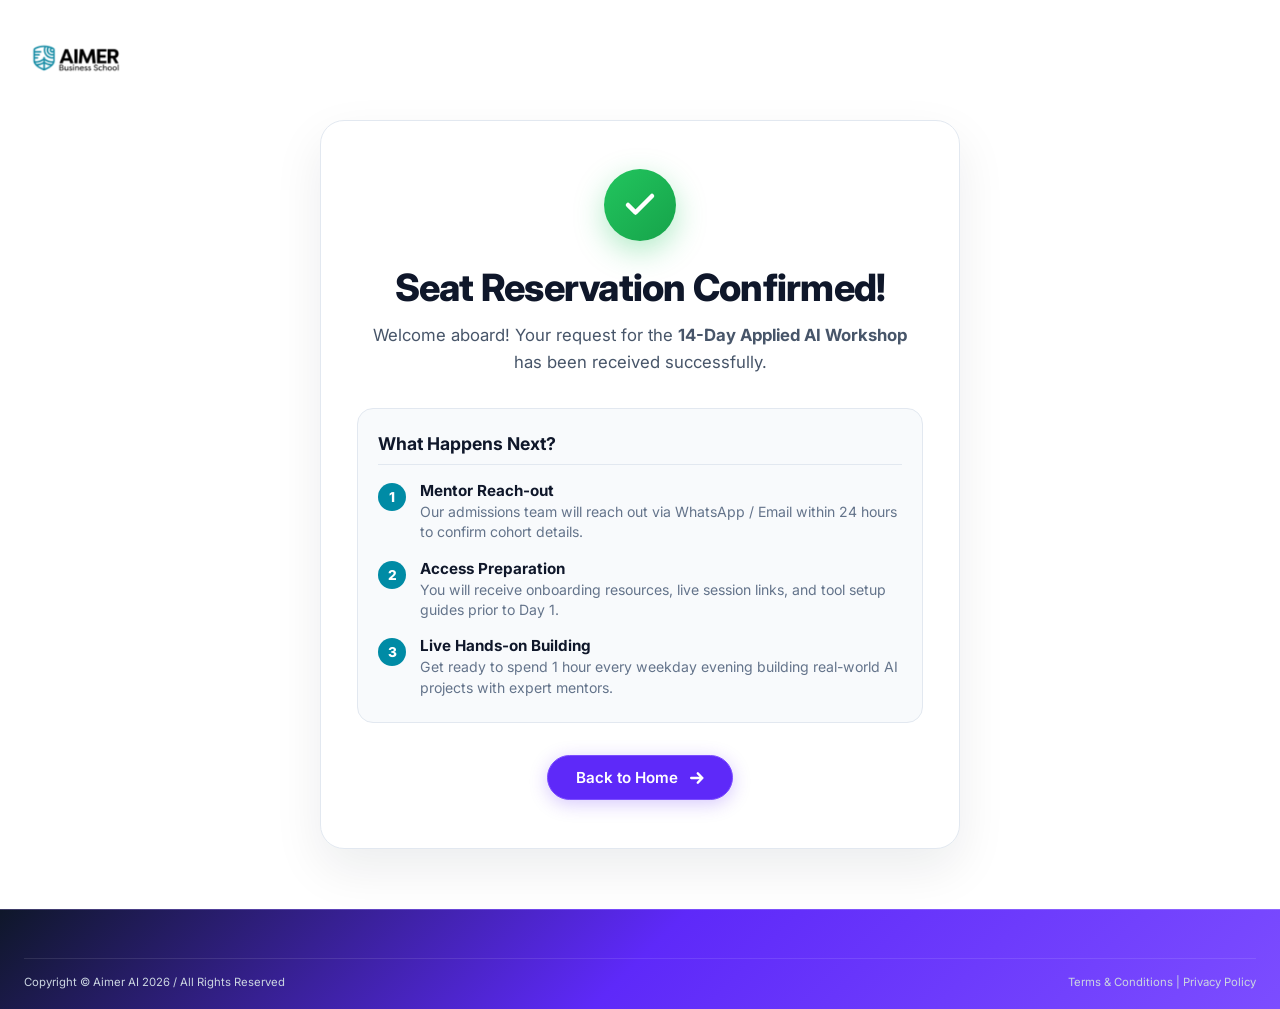
==== thank-you.html @ 871ea460 "Install new Meta Pixel ID 1235729932018577 in index.html and thank-you.html" ====
<!DOCTYPE html>
<html lang="en">
<head>
    <meta charset="utf-8"/>
    <meta name="viewport" content="width=device-width, initial-scale=1.0"/>
    <title>Seat Reserved | Master Applied AI in 14 Days</title>
    <meta name="description" content="Thank you for reserving your seat for the 14-Day Applied AI Workshop by AIMER Business School. Our mentor team will contact you shortly."/>
    
    <!-- Open Graph / Social Sharing -->
    <meta property="og:type" content="website"/>
    <meta property="og:title" content="Seat Reserved | Master Applied AI in 14 Days"/>
    <meta property="og:description" content="Thank you for reserving your seat for the 14-Day Applied AI Workshop by AIMER Business School."/>
    <meta property="og:url" content="https://www.aimerbschool.com/thank-you"/>
    <meta property="og:site_name" content="Aimer AI"/>

    <!-- Meta Pixel Code (Fires PageView & Lead Event on Load) -->
    <script>
    !function(f,b,e,v,n,t,s)
    {if(f.fbq)return;n=f.fbq=function(){n.callMethod?
    n.callMethod.apply(n,arguments):n.queue.push(arguments)};
    if(!f._fbq)f._fbq=n;n.push=n;n.loaded=!0;n.version='2.0';
    n.queue=[];t=b.createElement(e);t.async=!0;
    t.src=v;s=b.getElementsByTagName(e)[0];
    s.parentNode.insertBefore(t,s)}(window, document,'script',
    'https://connect.facebook.net/en_US/fbevents.js');
    fbq('init', '1235729932018577');
    fbq('track', 'PageView');
    fbq('track', 'Lead', {
      content_name: '14-Day Applied AI Workshop',
      status: 'Seat Reserved'
    });
    </script>
    <noscript><img height="1" width="1" style="display:none"
    src="https://www.facebook.com/tr?id=1235729932018577&ev=PageView&noscript=1"
    /></noscript>
    <!-- End Meta Pixel Code -->

    <!-- Microsoft Clarity -->
    <script type="text/javascript">
        (function(c,l,a,r,i,t,y){
            c[a]=c[a]||function(){(c[a].q=c[a].q||[]).push(arguments)};
            t=l.createElement(r);t.async=1;t.src="https://www.clarity.ms/tag/"+i;
            y=l.getElementsByTagName(r)[0];y.parentNode.insertBefore(t,y);
        })(window, document, "clarity", "script", "xx0b3vjkaj");
    </script>

    <!-- Google Fonts & Stylesheet -->
    <link rel="stylesheet" href="styles.css?v=20260807_1000"/>
</head>
<body class="thankyou_body">

    <!-- Header -->
    <header class="site_header">
        <div class="site_header_container">
            <a href="index.html" class="site_logo" aria-label="Aimer Business School">
                <img src="assets/aimer-logo.png" alt="Aimer Business School Logo" class="logo_img"/>
            </a>
        </div>
    </header>

    <!-- Main Thank You Card Content -->
    <main class="thankyou_wrapper">
        <div class="glow-blob blob-1"></div>
        <div class="glow-blob blob-2"></div>

        <div class="thankyou_card animate-fadeinup">
            <div class="success_icon_badge">
                <svg width="36" height="36" viewBox="0 0 24 24" fill="none" stroke="currentColor" stroke-width="3" stroke-linecap="round" stroke-linejoin="round">
                    <polyline points="20 6 9 17 4 12"></polyline>
                </svg>
            </div>

            <h1 class="thankyou_title">Seat Reservation Confirmed!</h1>
            <p class="thankyou_subtitle">
                Welcome aboard! Your request for the <strong>14-Day Applied AI Workshop</strong> has been received successfully.
            </p>

            <div class="next_steps_box">
                <h3>What Happens Next?</h3>
                <ul class="steps_list">
                    <li>
                        <span class="step_num">1</span>
                        <div>
                            <strong>Mentor Reach-out</strong>
                            <p>Our admissions team will reach out via WhatsApp / Email within 24 hours to confirm cohort details.</p>
                        </div>
                    </li>
                    <li>
                        <span class="step_num">2</span>
                        <div>
                            <strong>Access Preparation</strong>
                            <p>You will receive onboarding resources, live session links, and tool setup guides prior to Day 1.</p>
                        </div>
                    </li>
                    <li>
                        <span class="step_num">3</span>
                        <div>
                            <strong>Live Hands-on Building</strong>
                            <p>Get ready to spend 1 hour every weekday evening building real-world AI projects with expert mentors.</p>
                        </div>
                    </li>
                </ul>
            </div>

            <div class="thankyou_actions">
                <a href="index.html" class="styles_button__DwtwR">
                    <div class="styles_button__container__kKhYm border-radius">
                        <span>Back to Home</span>
                        <svg class="styles_arrowRight__82iX_" viewBox="0 0 12 10" fill="none">
                            <path d="M6.7 1l3.9 4m0 0L6.7 9m3.9-4H1" stroke="#ffffff" stroke-width="2" stroke-linecap="round" stroke-linejoin="round"></path>
                        </svg>
                    </div>
                </a>
            </div>
        </div>
    </main>

    <!-- Footer -->
    <footer class="styles_footer__0LLV_" style="background: linear-gradient(135deg, #0f172a 0%, #5e29f9 50%, #7c4dff 100%) !important; color: #ffffff !important;">
        <div class="styles_bottom__NJV1p">
            <small>Copyright © Aimer AI 2026 / All Rights Reserved</small>
            <small><a href="mailto:admissions@aimerbschool.com">Terms &amp; Conditions</a> | <a href="mailto:admissions@aimerbschool.com">Privacy Policy</a></small>
        </div>
    </footer>

</body>
</html>
---- styles.css ----
/* ==========================================================================
   Aimer Landing AI - Modern Dark Theme (Awwwards 60 FPS GPU System)
   ========================================================================== */
@import url('https://fonts.googleapis.com/css2?family=Plus+Jakarta+Sans:wght@300;400;500;600;700;800&family=Inter:wght@400;500;600&display=swap');

:root {
  --color-bg: #ffffff;
  --color-bg-dark: #f8fafc;
  --color-surface: #f1f5f9;
  --color-surface-hover: #e2e8f0;
  --color-surface-active: rgba(94, 41, 249, 0.08);
  --color-violet: #5e29f9;
  --color-violet-glow: rgba(94, 41, 249, 0.25);
  --color-violet-light: #7c4dff;
  --color-cyan: #0284c7;
  --color-orange: #ea580c;
  --color-pink: #e11d48;
  --color-text-main: #0f172a;
  --color-text-sub: #475569;
  --color-text-muted: #64748b;
  --color-border: #e2e8f0;
  --color-border-hover: #5e29f9;
  --font-heading: 'Plus Jakarta Sans', -apple-system, BlinkMacSystemFont, sans-serif;
  --font-body: 'Inter', -apple-system, BlinkMacSystemFont, sans-serif;
  --radius-sm: 8px;
  --radius-md: 16px;
  --radius-lg: 24px;
  --radius-pill: 9999px;
  --transition-fast: 0.25s cubic-bezier(0.16, 1, 0.3, 1);
  --transition-normal: 0.5s cubic-bezier(0.16, 1, 0.3, 1);
  --transition-slow: 0.9s cubic-bezier(0.16, 1, 0.3, 1);
  --ease-out-expo: cubic-bezier(0.16, 1, 0.3, 1);
}

* {
  box-sizing: border-box;
  margin: 0;
  padding: 0;
}

html {
  scroll-behavior: smooth;
  font-size: 16px;
  background-color: #ffffff;
  color: var(--color-text-main);
  font-family: var(--font-body);
  -webkit-font-smoothing: antialiased;
  -moz-osx-font-smoothing: grayscale;
  overflow-x: hidden !important;
  width: 100% !important;
  max-width: 100% !important;
}

body {
  min-height: 100vh;
  position: relative;
  background: #ffffff;
  color: var(--color-text-main);
  opacity: 1;
  overflow-x: hidden !important;
  width: 100% !important;
  max-width: 100% !important;
}

main {
  overflow-x: hidden !important;
  width: 100% !important;
  max-width: 100% !important;
}

a {
  color: inherit;
  text-decoration: none;
  position: relative;
}

button {
  cursor: pointer;
  border: none;
  background: none;
  font-family: inherit;
}

.border-radius {
  border-radius: var(--radius-pill);
}

.container {
  width: 100%;
  max-width: 1320px;
  margin: 0 auto;
  padding: 0 24px;
}

/* ==========================================================================
   Custom Awwwards Smooth Follower Cursor
   ========================================================================== */
.custom-cursor {
  position: fixed;
  top: 0;
  left: 0;
  width: 38px;
  height: 38px;
  border: 1.5px solid #5e29f9;
  border-radius: 50%;
  pointer-events: none;
  z-index: 9999;
  transform: translate(-50%, -50%) scale(1);
  transition: width 0.3s var(--ease-out-expo), height 0.3s var(--ease-out-expo), background-color 0.3s, border-color 0.3s, transform 0.15s ease-out;
  will-change: transform;
}

.custom-cursor-dot {
  position: fixed;
  top: 0;
  left: 0;
  width: 8px;
  height: 8px;
  background-color: #5e29f9;
  border-radius: 50%;
  pointer-events: none;
  z-index: 10000;
  transform: translate(-50%, -50%);
  transition: transform 0.05s ease-out;
  will-change: transform;
}

.custom-cursor.cursor-active {
  width: 64px;
  height: 64px;
  background-color: rgba(94, 41, 249, 0.08);
  border-color: #5e29f9;
}

/* ==========================================================================
   Awwwards Scroll Reveal & Stagger System (100% Visible Default State)
   ========================================================================== */
.animate-fadeinup,
.animate-text,
.animate-blur-up,
.build_card,
.feature_card {
  opacity: 1 !important;
  filter: blur(0px) !important;
  transform: translate3d(0, 0, 0) !important;
  transition: transform var(--transition-fast), background var(--transition-fast), border-color var(--transition-fast), box-shadow var(--transition-fast);
}

.build_card.is-visible,
.feature_card.is-visible,
.build_grid.is-visible .build_card,
.features_grid.is-visible .feature_card {
  opacity: 1 !important;
  transform: translate3d(0, 0, 0) !important;
}

.stagger-1 { transition-delay: 0.05s; }
.stagger-2 { transition-delay: 0.10s; }
.stagger-3 { transition-delay: 0.15s; }
.stagger-4 { transition-delay: 0.20s; }
.stagger-5 { transition-delay: 0.25s; }
.stagger-6 { transition-delay: 0.30s; }
.stagger-7 { transition-delay: 0.35s; }
.stagger-8 { transition-delay: 0.40s; }
.stagger-9 { transition-delay: 0.45s; }

/* Text Hover Underline */
.text-link-hover {
  position: relative;
  display: inline-block;
}

.text-link-hover-underline {
  position: absolute;
  bottom: 0px;
  left: 50%;
  transform: translateX(-50%);
  width: 0%;
  height: 2px;
  background: var(--color-violet-light);
  transition: width var(--transition-fast);
}

.text-link-hover:hover .text-link-hover-underline {
  width: 80%;
}

/* Shimmer Gradient Text Animation */
.text-shimmer {
  background: linear-gradient(135deg, #ffffff 0%, #a78bfa 40%, #7c4dff 70%, #ffffff 100%);
  background-size: 200% auto;
  -webkit-background-clip: text;
  -webkit-text-fill-color: transparent;
  animation: textShimmer 8s linear infinite;
}

@keyframes textShimmer {
  0% { background-position: 0% 50%; }
  50% { background-position: 100% 50%; }
  100% { background-position: 0% 50%; }
}

/* Floating Slow Oscillations */
.animate-float {
  animation: floatSlow 6s ease-in-out infinite alternate;
  will-change: transform;
}

@keyframes floatSlow {
  0% { transform: translate3d(0, 0, 0); }
  100% { transform: translate3d(0, -14px, 0); }
}

/* ==========================================================================
   Header & Navigation
   ========================================================================== */
.styles_header__qc_3q {
  position: fixed;
  top: 0;
  left: 0;
  width: 100%;
  z-index: 1000;
  padding: 16px 48px;
  display: flex;
  align-items: center;
  justify-content: space-between;
  background: rgba(255, 255, 255, 0.9);
  backdrop-filter: blur(16px);
  -webkit-backdrop-filter: blur(16px);
  border-bottom: 1px solid #e2e8f0;
  transition: padding var(--transition-normal), background var(--transition-normal), border-color var(--transition-normal), box-shadow var(--transition-normal);
}

.styles_header__qc_3q.scrolled {
  padding: 12px 48px;
  background: rgba(255, 255, 255, 0.96);
  backdrop-filter: blur(24px);
  -webkit-backdrop-filter: blur(24px);
  border-bottom: 1px solid #e2e8f0;
  box-shadow: 0 4px 20px rgba(0, 0, 0, 0.05);
}

.styles_logoshape__Sq47Z {
  display: inline-flex;
  align-items: center;
  justify-content: center;
  gap: 10px;
  padding: 8px 18px;
  height: 44px;
  background: #f8fafc;
  border: 1px solid #e2e8f0;
  backdrop-filter: blur(12px);
  box-shadow: 0 2px 8px rgba(0, 0, 0, 0.03);
  transition: transform var(--transition-fast), border-color var(--transition-fast), box-shadow var(--transition-fast);
  flex-shrink: 0;
}

.styles_logoshape__Sq47Z:hover {
  transform: scale(1.05);
  border-color: var(--color-violet-light);
  box-shadow: 0 0 20px var(--color-violet-glow);
}

.logo-text {
  font-family: var(--font-heading);
  font-weight: 800;
  font-size: 1.15rem;
  letter-spacing: -0.02em;
  color: #0f172a;
  line-height: 1;
}

.styles_container__tSMES {
  display: flex;
  align-items: center;
}

.styles_nav__ka1_N {
  background: #f8fafc;
  backdrop-filter: blur(20px);
  -webkit-backdrop-filter: blur(20px);
  border: 1px solid #e2e8f0;
  padding: 5px 6px 5px 16px;
  display: flex;
  align-items: center;
  gap: 16px;
  box-shadow: 0 2px 10px rgba(0, 0, 0, 0.04);
  height: 52px;
}

.styles_nav__main__mKPx9 {
  display: flex;
  align-items: center;
  list-style: none;
  gap: 2px;
  margin: 0;
  padding: 0;
}

.nav-item {
  position: relative;
  display: flex;
  align-items: center;
}

.nav-item > a.title {
  display: flex;
  align-items: center;
  justify-content: center;
  padding: 8px 14px;
  font-size: 0.9rem;
  font-weight: 600;
  color: #334155;
  border-radius: var(--radius-pill);
  line-height: 1;
  transition: background var(--transition-fast), color var(--transition-fast);
  white-space: nowrap;
}

.nav-item > a.title:hover {
  background: #e2e8f0;
  color: #5e29f9;
}

.styles_nav__contact__S0xFm {
  display: inline-flex;
  align-items: center;
  justify-content: center;
  gap: 8px;
  background: var(--color-violet);
  color: #ffffff !important;
  padding: 10px 22px;
  height: 42px;
  border-radius: var(--radius-pill);
  font-weight: 700;
  font-size: 0.9rem;
  box-shadow: 0 4px 16px var(--color-violet-glow);
  transition: transform var(--transition-fast), box-shadow var(--transition-fast), background var(--transition-fast);
  white-space: nowrap;
  flex-shrink: 0;
  position: relative;
  overflow: hidden;
}

.styles_nav__contact__S0xFm svg path {
  stroke: #ffffff;
}

.styles_nav__contact__S0xFm:hover {
  transform: translateY(-2px) scale(1.03);
  background: var(--color-violet-light);
  box-shadow: 0 6px 24px var(--color-violet-glow);
}

@media (max-width: 1024px) {
  .styles_header__qc_3q {
    padding: 16px 20px;
  }

  .nav-item > a.title {
    padding: 6px 10px;
    font-size: 0.82rem;
  }
}

@media (max-width: 820px) {
  .styles_header__qc_3q {
    flex-wrap: wrap;
    gap: 12px;
    justify-content: center;
  }
}

/* ==========================================================================
   Hero Section & Glowing Background Blobs
   ========================================================================== */
.styles_hero__XVQM0 {
  position: relative;
  min-height: 100vh;
  padding-top: 200px;
  padding-bottom: 60px;
  display: flex;
  flex-direction: column;
  align-items: center;
  justify-content: center;
  text-align: center;
  overflow: hidden;
}

.glow-blob {
  position: absolute;
  border-radius: 50%;
  filter: blur(90px);
  pointer-events: none;
  z-index: -1;
  opacity: 0.45;
  animation: glowPulse 8s ease-in-out infinite alternate;
  will-change: transform, opacity;
}

.glow-blob.blob-1 {
  top: 10%;
  left: 20%;
  width: 500px;
  height: 500px;
  background: radial-gradient(circle, rgba(94, 41, 249, 0.5), transparent 70%);
}

.glow-blob.blob-2 {
  bottom: 15%;
  right: 15%;
  width: 550px;
  height: 550px;
  background: radial-gradient(circle, rgba(124, 77, 255, 0.4), transparent 70%);
  animation-delay: -4s;
}

@keyframes glowPulse {
  0% { transform: scale(1) translate3d(0, 0, 0); opacity: 0.35; }
  50% { transform: scale(1.15) translate3d(25px, -25px, 0); opacity: 0.55; }
  100% { transform: scale(0.92) translate3d(-20px, 20px, 0); opacity: 0.35; }
}

.hero_badge {
  display: inline-flex;
  align-items: center;
  gap: 8px;
  padding: 8px 22px;
  border-radius: var(--radius-pill);
  background: rgba(94, 41, 249, 0.08);
  border: 1px solid rgba(94, 41, 249, 0.25);
  color: #5e29f9;
  font-weight: 700;
  font-size: 0.9rem;
  margin-bottom: 24px;
  box-shadow: 0 4px 16px rgba(94, 41, 249, 0.12);
  animation: badgeGlow 3s ease-in-out infinite alternate;
}

@keyframes badgeGlow {
  0% { border-color: rgba(94, 41, 249, 0.25); }
  100% { border-color: rgba(94, 41, 249, 0.6); box-shadow: 0 4px 24px rgba(94, 41, 249, 0.2); }
}

.styles_subheading__W7b9Z {
  display: inline-block;
  font-size: clamp(2.4rem, 5.5vw, 4.2rem);
  font-weight: 800;
  line-height: 1.12;
  letter-spacing: -0.02em;
  margin-bottom: 20px;
  max-width: 900px;
  color: #0f172a;
}

.hero_subtitle {
  max-width: 820px;
  font-size: 1.2rem;
  line-height: 1.6;
  color: #475569;
  margin: 0 auto 32px auto;
  font-weight: 500;
}

.hero_cta_group {
  display: flex;
  align-items: center;
  justify-content: center;
  gap: 16px;
  margin-bottom: 40px;
  flex-wrap: wrap;
}

.button_secondary .styles_button__container__kKhYm {
  background: #f1f5f9 !important;
  border: 1px solid #cbd5e1 !important;
  color: #0f172a !important;
  box-shadow: 0 2px 8px rgba(0, 0, 0, 0.04) !important;
}

.button_secondary .styles_button__container__kKhYm span {
  color: #0f172a !important;
}

.button_secondary svg path {
  stroke: #0f172a !important;
}

.button_secondary:hover .styles_button__container__kKhYm {
  background: #e2e8f0 !important;
  border-color: #5e29f9 !important;
  box-shadow: 0 4px 16px rgba(94, 41, 249, 0.15) !important;
}

.button_secondary:hover .styles_button__container__kKhYm span {
  color: #5e29f9 !important;
}

.button_secondary:hover svg path {
  stroke: #5e29f9 !important;
}

.styles_images__w4HUt {
  display: none !important;
}

.styles_images__w4HUt:hover img {
  transform: scale(1.04);
}

.styles_transparent__headline__2VL7S {
  position: relative;
  width: 100%;
  max-width: 1169px;
  margin: 30px auto;
  filter: drop-shadow(0 15px 40px rgba(94, 41, 249, 0.35));
}

.styles_transparent__headline__2VL7S svg {
  width: 100%;
  height: auto;
  display: block;
  transform-origin: center center;
  transition: transform 0.15s cubic-bezier(0.16, 1, 0.3, 1);
}

.js-transparent-letter {
  transition: fill 0.3s ease, filter 0.3s ease;
}

.styles_transparent__headline__2VL7S:hover .js-transparent-letter {
  fill: url(#servicesGradient);
  filter: drop-shadow(0 0 16px rgba(124, 77, 255, 0.6));
}

/* Bouncing & Breathing Scroll Indicator */
.styles_social__btmu2 ul {
  display: flex;
  flex-direction: row;
  align-items: center;
  gap: 14px;
  list-style: none;
}

.styles_social__btmu2 ul a {
  display: inline-flex;
  align-items: center;
  justify-content: center;
  width: 44px;
  height: 44px;
  border-radius: 50%;
  background: rgba(255, 255, 255, 0.08);
  border: 1px solid rgba(255, 255, 255, 0.18);
  color: #ffffff;
  transition: transform 0.35s cubic-bezier(0.16, 1, 0.3, 1), background 0.35s, border-color 0.35s, box-shadow 0.35s;
  will-change: transform;
}

.styles_social__btmu2 ul a svg {
  transition: transform 0.35s cubic-bezier(0.16, 1, 0.3, 1), stroke 0.35s;
}

.styles_social__btmu2 ul a:hover {
  background: linear-gradient(135deg, var(--color-violet), var(--color-violet-light));
  border-color: #a78bfa;
  color: #ffffff;
  transform: translate3d(0, -4px, 0) scale(1.12);
  box-shadow: 0 10px 28px var(--color-violet-glow);
}

.styles_social__btmu2 ul a:hover svg {
  transform: rotate(12deg) scale(1.18);
  stroke: #ffffff;
}

.styles_scroll__X10_m {
  display: flex;
  flex-direction: column;
  align-items: center;
  gap: 8px;
  color: #475569;
  font-size: 0.85rem;
  font-weight: 600;
  margin-top: 20px;
  animation: scrollBounce 2.5s cubic-bezier(0.4, 0, 0.2, 1) infinite;
}

@keyframes scrollBounce {
  0%, 100% { transform: translate3d(0, 0, 0); opacity: 0.7; }
  50% { transform: translate3d(0, 8px, 0); opacity: 1; }
}

.styles_scroll__X10_m svg path {
  stroke: #5e29f9;
}

.styles_text__C1_W7 {
  max-width: 760px;
  margin: 24px auto 0 auto;
  font-size: 1.15rem;
  line-height: 1.65;
  color: #475569;
  font-weight: 500;
}

/* ==========================================================================
   Infinite Animated AI Tools Logo Marquee Ticker
   ========================================================================== */
/* ==========================================================================
   Infinite Animated AI Tools Logo Marquee Ticker
   ========================================================================== */
.styles_marquee__section {
  width: 100%;
  padding: 44px 0;
  position: relative;
  overflow: hidden;
  background: #f8fafc;
  border-top: 1px solid #e2e8f0;
  border-bottom: 1px solid #e2e8f0;
  margin: 40px 0;
}

.styles_marquee__tag {
  text-align: center;
  font-size: 0.85rem;
  text-transform: uppercase;
  letter-spacing: 0.14em;
  color: #5e29f9;
  font-weight: 800;
  margin-bottom: 26px;
}

.styles_marquee__wrapper {
  display: flex;
  width: 100%;
  overflow: hidden;
  position: relative;
  mask-image: linear-gradient(90deg, transparent 0%, #000 12%, #000 88%, transparent 100%);
  -webkit-mask-image: linear-gradient(90deg, transparent 0%, #000 12%, #000 88%, transparent 100%);
}

.styles_marquee__track {
  display: flex;
  align-items: center;
  gap: 24px;
  width: max-content;
  animation: marqueeLoop 24s linear infinite;
  will-change: transform;
}

.styles_marquee__wrapper:hover .styles_marquee__track {
  animation-play-state: paused;
}

@keyframes marqueeLoop {
  0% { transform: translate3d(0, 0, 0); }
  100% { transform: translate3d(-50%, 0, 0); }
}

.styles_tool__badge {
  display: inline-flex;
  align-items: center;
  gap: 14px;
  padding: 12px 24px;
  background: #ffffff;
  border: 1px solid #e2e8f0;
  border-radius: var(--radius-pill);
  font-weight: 700;
  font-size: 1rem;
  color: #0f172a;
  white-space: nowrap;
  box-shadow: 0 2px 10px rgba(0, 0, 0, 0.04);
  transition: all var(--transition-fast);
}

.styles_tool__badge:hover {
  background: #ffffff;
  border-color: var(--color-violet-light);
  transform: translate3d(0, -4px, 0) scale(1.05);
  box-shadow: 0 8px 24px rgba(94, 41, 249, 0.15);
}

.styles_tool__icon {
  height: 32px;
  width: auto;
  display: flex;
  align-items: center;
  justify-content: center;
  flex-shrink: 0;
  transition: transform var(--transition-fast);
}

.styles_tool__badge:hover .styles_tool__icon {
  transform: rotate(8deg) scale(1.1);
}

.styles_tool__icon img {
  height: 100%;
  width: auto;
  max-width: 140px;
  object-fit: contain;
}

/* ==========================================================================
   Original Interactive Services Grid Section (3 Interactive Phase Cards)
   ========================================================================== */
.styles_services__98lxQ {
  padding: 120px 24px;
  max-width: 1320px;
  margin: 0 auto;
}

.styles_grid__Ef_Br {
  display: flex;
  gap: 24px;
  transition: all var(--transition-normal);
}

@media (max-width: 992px) {
  .styles_grid__Ef_Br {
    flex-direction: column;
  }
}

.styles_block__K5nIf {
  position: relative;
  flex: 1;
  background: #ffffff;
  border: 1px solid #e2e8f0;
  border-radius: var(--radius-lg);
  padding: 44px 36px;
  display: flex;
  flex-direction: column;
  justify-content: space-between;
  min-height: 500px;
  transition: flex var(--transition-slow), background var(--transition-normal), border-color var(--transition-normal), transform var(--transition-normal), box-shadow var(--transition-normal);
  overflow: hidden;
  cursor: pointer;
  box-shadow: 0 6px 24px rgba(0, 0, 0, 0.05);
}

.styles_block__K5nIf::before {
  content: '';
  position: absolute;
  top: 0;
  left: 0;
  width: 100%;
  height: 4px;
  background: linear-gradient(90deg, var(--color-violet), var(--color-violet-light), var(--color-pink));
  opacity: 0;
  transition: opacity var(--transition-fast);
}

.styles_block__K5nIf.styles_active__6vkxR,
.styles_block__K5nIf:hover {
  flex: 1.5;
  background: #ffffff;
  border-color: var(--color-violet-light);
  transform: translate3d(0, -8px, 0);
  box-shadow: 0 16px 40px rgba(94, 41, 249, 0.15);
}

.styles_block__K5nIf.styles_active__6vkxR::before,
.styles_block__K5nIf:hover::before {
  opacity: 1;
}

.styles_header__wPP1A {
  display: flex;
  flex-direction: column;
  gap: 24px;
}

.styles_shape__ARh_Y {
  width: 64px;
  height: 64px;
  padding: 12px;
  border-radius: var(--radius-md);
  background: rgba(94, 41, 249, 0.15);
  border: 1px solid rgba(124, 77, 255, 0.3);
  display: flex;
  align-items: center;
  justify-content: center;
  transition: transform var(--transition-normal), background var(--transition-normal);
}

.styles_block__K5nIf:hover .styles_shape__ARh_Y {
  transform: scale(1.1) rotate(6deg);
  background: rgba(94, 41, 249, 0.25);
}

.styles_shape__B3q9p {
  width: 100%;
  height: 100%;
}

.styles_title__Ax_ch {
  font-size: 1.75rem;
  font-weight: 700;
  line-height: 1.25;
  color: #0f172a !important;
}

.styles_button__oaMA0 {
  position: absolute;
  top: 36px;
  right: 36px;
  width: 48px;
  height: 48px;
  border-radius: 50%;
  background: #f1f5f9;
  border: 1px solid #cbd5e1;
  display: flex;
  align-items: center;
  justify-content: center;
  transition: all var(--transition-normal);
}

.styles_button__oaMA0 svg path {
  stroke: #5e29f9;
  transition: stroke var(--transition-fast);
}

.styles_block__K5nIf:hover .styles_button__oaMA0,
.styles_block__K5nIf.styles_active__6vkxR .styles_button__oaMA0 {
  background: var(--color-violet);
  border-color: var(--color-violet-light);
  transform: rotate(45deg);
  box-shadow: 0 0 20px var(--color-violet-glow);
}

.styles_block__K5nIf:hover .styles_button__oaMA0 svg path,
.styles_block__K5nIf.styles_active__6vkxR .styles_button__oaMA0 svg path {
  stroke: #ffffff;
}

.styles_info__zrn_z {
  margin-top: 32px;
  display: flex;
  flex-direction: column;
  gap: 28px;
}

.styles_text__wlL1h {
  font-size: 1.05rem;
  line-height: 1.65;
  color: var(--color-text-sub);
}

/* Dual-Arrow Sliding CTA Button with Ripple Effect */
.styles_button__DwtwR {
  display: inline-flex;
  align-items: center;
  cursor: pointer;
  position: relative;
}

.styles_button__container__kKhYm {
  display: inline-flex;
  align-items: center;
  gap: 12px;
  padding: 12px 28px;
  background: var(--color-violet);
  border: 1px solid var(--color-violet-light);
  border-radius: var(--radius-pill);
  font-weight: 600;
  font-size: 0.95rem;
  color: #ffffff;
  overflow: hidden;
  box-shadow: 0 4px 18px var(--color-violet-glow);
  transition: all var(--transition-normal);
  position: relative;
}

.styles_button__container__kKhYm span {
  color: #ffffff;
  position: relative;
  z-index: 2;
}

.styles_button__DwtwR svg path {
  stroke: #ffffff;
}

.styles_button__DwtwR:hover .styles_button__container__kKhYm {
  background: var(--color-violet-light);
  border-color: #ffffff;
  box-shadow: 0 6px 26px var(--color-violet-glow);
  transform: translate3d(4px, 0, 0);
}

.styles_arrowRight__82iX_ {
  width: 14px;
  height: 12px;
  transition: transform var(--transition-fast);
  position: relative;
  z-index: 2;
}

.styles_button__DwtwR:hover .styles_arrowRight__82iX_ {
  transform: translate3d(6px, 0, 0);
}

/* Ripple Click Disk */
.ripple-disk {
  position: absolute;
  border-radius: 50%;
  background: rgba(255, 255, 255, 0.4);
  transform: scale(0);
  animation: rippleAnim 0.6s linear;
  pointer-events: none;
}

@keyframes rippleAnim {
  to {
    transform: scale(4);
    opacity: 0;
  }
}

/* ==========================================================================
   Original Intro Section with Chart Line Animation & Stars
   ========================================================================== */
.styles_intro__Ayf7b {
  padding: 120px 24px;
  max-width: 1320px;
  margin: 0 auto;
}

.styles_intro__block__fUb95 {
  background: linear-gradient(135deg, #f8fafc 0%, rgba(124, 77, 255, 0.04) 100%);
  border: 1px solid #e2e8f0;
  border-radius: var(--radius-lg);
  padding: 64px 48px;
  position: relative;
  overflow: hidden;
  box-shadow: 0 10px 40px rgba(0, 0, 0, 0.05);
}

.styles_intro__grid__7AS60 {
  display: grid;
  grid-template-columns: 1fr 1fr;
  gap: 48px;
  align-items: center;
}

@media (max-width: 992px) {
  .styles_intro__grid__7AS60 {
    grid-template-columns: 1fr;
  }
}

.styles_intro__subheading__anPG8 {
  font-size: 1.1rem;
  text-transform: uppercase;
  letter-spacing: 0.1em;
  color: #5e29f9;
  margin-bottom: 12px;
  font-weight: 700;
}

.styles_intro__heading__WYf7s {
  font-size: clamp(2rem, 3.5vw, 3.2rem);
  font-weight: 800;
  line-height: 1.15;
  color: #0f172a;
}

.styles_animation__UnTao {
  width: 100%;
  max-width: 480px;
  margin: 0 auto;
  position: relative;
}

.styles_animation__UnTao svg {
  width: 100%;
  height: auto;
  overflow: visible;
}

.chart-line {
  stroke-dasharray: 2200;
  stroke-dashoffset: 2200;
  transition: stroke-dashoffset 2.8s cubic-bezier(0.4, 0, 0.2, 1);
}

.chart-line.is-drawn {
  stroke-dashoffset: 0;
}

.star-small {
  animation: starSpin 6s linear infinite;
  transform-origin: center center;
}

@keyframes starSpin {
  0% { transform: scale(1) rotate(0deg); }
  50% { transform: scale(1.2) rotate(180deg); }
  100% { transform: scale(1) rotate(360deg); }
}

.styles_intro__bottom__2BLFl {
  grid-column: span 2;
  display: flex;
  align-items: center;
  justify-content: space-between;
  gap: 32px;
  margin-top: 32px;
  padding-top: 32px;
  border-top: 1px solid #e2e8f0;
}

@media (max-width: 992px) {
  .styles_intro__bottom__2BLFl {
    grid-column: span 1;
    flex-direction: column;
    align-items: flex-start;
  }
}

.styles_intro__text__oTfkK {
  max-width: 720px;
  font-size: 1.1rem;
  line-height: 1.65;
  color: #475569;
}

/* ==========================================================================
   Why This Program? Section & Card Hover Systems
   ========================================================================== */
.section_padding {
  padding: 120px 24px;
  max-width: 1320px;
  margin: 0 auto;
}

.section_header {
  text-align: center;
  max-width: 800px;
  margin: 0 auto 60px auto;
}

.section_tag {
  display: inline-block;
  font-size: 0.9rem;
  text-transform: uppercase;
  letter-spacing: 0.12em;
  color: #5e29f9;
  font-weight: 700;
  margin-bottom: 12px;
}

.section_title {
  font-size: clamp(2rem, 3.8vw, 3.2rem);
  font-weight: 800;
  line-height: 1.15;
  color: #0f172a;
  margin-bottom: 16px;
}

.section_desc {
  font-size: 1.1rem;
  line-height: 1.65;
  color: #475569;
}

.features_grid {
  display: grid;
  grid-template-columns: repeat(3, 1fr);
  gap: 24px;
  max-width: 1320px;
  margin: 0 auto;
}

@media (max-width: 1024px) {
  .features_grid {
    grid-template-columns: repeat(2, 1fr);
  }
}

.feature_card_7 {
  grid-column: 1 / -1 !important;
  max-width: 520px !important;
  margin: 12px auto 0 auto !important;
  width: 100% !important;
}

.feature_card {
  background: #f8fafc;
  border: 1px solid #e2e8f0;
  border-radius: var(--radius-lg);
  padding: 32px;
  display: flex;
  align-items: flex-start;
  gap: 20px;
  box-shadow: 0 4px 16px rgba(0, 0, 0, 0.03);
  transition: transform var(--transition-fast), background var(--transition-fast), border-color var(--transition-fast), box-shadow var(--transition-fast);
  will-change: transform;
}

.feature_card:hover {
  background: #ffffff;
  border-color: var(--color-violet-light);
  transform: translate3d(0, -6px, 0) scale(1.015);
  box-shadow: 0 12px 35px rgba(94, 41, 249, 0.12);
}

.feature_icon {
  font-size: 2rem;
  flex-shrink: 0;
  width: 52px;
  height: 52px;
  border-radius: var(--radius-md);
  background: rgba(94, 41, 249, 0.08);
  border: 1px solid rgba(94, 41, 249, 0.2);
  display: flex;
  align-items: center;
  justify-content: center;
  transition: transform var(--transition-fast);
}

.feature_card:hover .feature_icon {
  transform: rotate(8deg) scale(1.1);
}

.feature_card h4 {
  font-size: 1.2rem;
  font-weight: 700;
  color: #0f172a;
  margin-bottom: 6px;
}

.feature_card p {
  font-size: 0.95rem;
  color: #475569;
  line-height: 1.5;
}

/* ==========================================================================
   What You'll Build & Achieve Grid (3 Columns x 3 Rows Grid)
   ========================================================================== */
#build,
section#build,
.build_section_bg {
  width: 100% !important;
  max-width: 100% !important;
  background: linear-gradient(135deg, #0f172a 0%, #5e29f9 50%, #7c4dff 100%) !important;
  padding: 100px 24px !important;
  margin: 80px 0 !important;
  position: relative !important;
  overflow: hidden !important;
  box-shadow: inset 0 0 100px rgba(0, 0, 0, 0.2), 0 20px 50px rgba(94, 41, 249, 0.25) !important;
}

#build .section_tag,
section#build .section_tag,
.build_section_bg .section_tag {
  color: #a78bfa !important;
}

#build .section_title,
section#build .section_title,
.build_section_bg .section_title {
  color: #ffffff !important;
}

#build .section_desc,
section#build .section_desc,
.build_section_bg .section_desc {
  color: #cbd5e1 !important;
}

.build_grid {
  max-width: 1320px;
  margin: 0 auto;
  display: grid;
  grid-template-columns: repeat(3, 1fr);
  grid-template-rows: repeat(3, auto);
  gap: 24px;
}

@media (max-width: 1024px) {
  .build_grid {
    grid-template-columns: repeat(2, 1fr);
  }
}

.build_card {
  background: #000000 !important;
  border: 1px solid rgba(255, 255, 255, 0.25) !important;
  border-radius: var(--radius-lg);
  padding: 36px;
  display: flex;
  flex-direction: column;
  gap: 16px;
  box-shadow: 0 10px 30px rgba(0, 0, 0, 0.35) !important;
  transition: transform var(--transition-fast), background var(--transition-fast), border-color var(--transition-fast), box-shadow var(--transition-fast) !important;
  will-change: transform;
  cursor: pointer;
}

.build_card:hover,
.build_card:active,
.build_card:focus,
.build_card.active {
  background: #ffffff !important;
  border-color: #60a5fa !important;
  transform: translate3d(0, -6px, 0) scale(1.015);
  box-shadow: 0 20px 45px rgba(0, 0, 0, 0.25) !important;
}

.build_icon {
  font-size: 2.4rem;
  transition: transform var(--transition-fast);
}

.build_card:hover .build_icon {
  transform: scale(1.15) rotate(6deg);
}

.build_card h4 {
  font-size: 1.3rem;
  font-weight: 700;
  color: #ffffff !important;
  transition: color var(--transition-fast) !important;
}

.build_card p {
  font-size: 0.95rem;
  color: #e2e8f0 !important;
  line-height: 1.55;
  transition: color var(--transition-fast) !important;
}

.build_card:hover h4,
.build_card:active h4,
.build_card:focus h4,
.build_card.active h4 {
  color: #0f172a !important;
}

.build_card:hover p,
.build_card:active p,
.build_card:focus p,
.build_card.active p {
  color: #334155 !important;
}

/* ==========================================================================
   Who Should Join Persona Pills
   ========================================================================== */
.personas_wrap {
  display: flex;
  flex-wrap: wrap;
  gap: 14px;
  justify-content: center;
  max-width: 1000px;
  margin: 0 auto;
}

.persona_pill {
  padding: 14px 28px;
  background: #f8fafc;
  border: 1px solid #e2e8f0;
  border-radius: var(--radius-pill);
  font-size: 1.05rem;
  font-weight: 600;
  color: #0f172a;
  box-shadow: 0 2px 8px rgba(0, 0, 0, 0.03);
  transition: all var(--transition-fast);
}

.persona_pill:hover {
  background: var(--color-violet);
  border-color: var(--color-violet-light);
  color: #ffffff;
  transform: translate3d(0, -4px, 0) scale(1.04);
  box-shadow: 0 6px 20px rgba(94, 41, 249, 0.2);
}

/* ==========================================================================
   Program Details Table
   ========================================================================== */
.details_card {
  background: #f8fafc;
  border: 1px solid #e2e8f0;
  border-radius: var(--radius-lg);
  padding: 48px;
  max-width: 900px;
  margin: 0 auto;
  box-shadow: 0 10px 40px rgba(0, 0, 0, 0.04);
}

.details_grid {
  display: flex;
  flex-direction: column;
  gap: 16px;
}

.details_row {
  display: flex;
  align-items: center;
  justify-content: space-between;
  padding: 16px 24px;
  background: #ffffff;
  border: 1px solid #e2e8f0;
  border-radius: var(--radius-md);
  transition: background var(--transition-fast), transform var(--transition-fast);
}

.details_row:hover {
  background: rgba(94, 41, 249, 0.04);
  transform: translate3d(4px, 0, 0);
}

.details_label {
  font-weight: 700;
  font-size: 1rem;
  color: #0f172a;
}

.details_val {
  font-weight: 600;
  font-size: 1rem;
  color: #5e29f9;
}

/* ==========================================================================
   FAQ Accordion
   ========================================================================== */
.faq_list {
  display: flex;
  flex-direction: column;
  gap: 16px;
  max-width: 900px;
  margin: 0 auto;
}

.faq_item {
  background: #ffffff;
  border: 1px solid #e2e8f0;
  border-radius: var(--radius-md);
  overflow: hidden;
  box-shadow: 0 4px 16px rgba(0, 0, 0, 0.03);
  transition: border-color var(--transition-fast), box-shadow var(--transition-fast);
}

.faq_item:hover, .faq_item.active {
  border-color: var(--color-violet-light);
  box-shadow: 0 8px 30px rgba(94, 41, 249, 0.12);
}

.faq_question {
  width: 100%;
  padding: 22px 28px;
  display: flex;
  align-items: center;
  justify-content: space-between;
  font-size: 1.1rem;
  font-weight: 700;
  color: #0f172a;
  text-align: left;
}

.faq_icon {
  width: 28px;
  height: 28px;
  border-radius: 50%;
  background: rgba(94, 41, 249, 0.08);
  color: #5e29f9;
  display: flex;
  align-items: center;
  justify-content: center;
  font-size: 1.2rem;
  font-weight: 800;
  transition: transform var(--transition-fast), background var(--transition-fast), color var(--transition-fast);
  flex-shrink: 0;
}

.faq_item.active .faq_icon {
  transform: rotate(45deg);
  background: var(--color-violet);
  color: #ffffff;
}

.faq_answer {
  max-height: 0;
  opacity: 0;
  overflow: hidden;
  transition: max-height 0.4s cubic-bezier(0.16, 1, 0.3, 1), opacity 0.3s ease, padding 0.4s cubic-bezier(0.16, 1, 0.3, 1);
  padding: 0 28px;
  color: #334155;
  line-height: 1.65;
  font-size: 1rem;
  font-weight: 500;
}

.faq_item.active .faq_answer {
  max-height: 2000px !important;
  opacity: 1 !important;
  display: block !important;
  visibility: visible !important;
  padding: 12px 28px 24px 28px !important;
}

/* ==========================================================================
   Final CTA Banner & Working Lead Capture Form
   ========================================================================== */
.final_cta_box {
  background: linear-gradient(135deg, #f8fafc 0%, #f1f5f9 50%, #e2e8f0 100%);
  border: 1px solid #cbd5e1;
  border-radius: var(--radius-lg);
  padding: 64px 48px;
  position: relative;
  overflow: hidden;
  box-shadow: 0 10px 40px rgba(0, 0, 0, 0.05);
}

.final_cta_header {
  text-align: center;
  max-width: 720px;
  margin: 0 auto 36px auto;
}

.final_cta_box h2 {
  font-size: clamp(2.2rem, 4vw, 3.5rem);
  font-weight: 800;
  margin-bottom: 14px;
  color: #0f172a;
}

.final_cta_box p {
  font-size: 1.15rem;
  color: #475569;
}

.cta_form_card {
  max-width: 640px;
  margin: 0 auto;
  background: #ffffff;
  border: 1px solid #e2e8f0;
  border-radius: var(--radius-lg);
  padding: 36px;
  box-shadow: 0 10px 35px rgba(0, 0, 0, 0.05);
}

.form_group {
  display: flex;
  flex-direction: column;
  gap: 8px;
  margin-bottom: 20px;
  text-align: left;
}

.form_group label {
  font-size: 0.9rem;
  font-weight: 700;
  color: #0f172a;
  letter-spacing: 0.02em;
}

.form_control {
  width: 100%;
  padding: 14px 18px;
  background: #f8fafc;
  border: 1px solid #cbd5e1;
  border-radius: var(--radius-md);
  color: #0f172a;
  font-size: 0.98rem;
  font-family: inherit;
  outline: none;
  transition: all var(--transition-fast);
}

.form_control:hover {
  border-color: #a78bfa;
  background: #ffffff;
}

.form_control:focus {
  border-color: var(--color-violet);
  box-shadow: 0 0 0 3.5px rgba(94, 41, 249, 0.15), 0 4px 16px rgba(94, 41, 249, 0.1);
  background: #ffffff;
}

.form_control select, option {
  background: #ffffff;
  color: #0f172a;
}

.single_phone_field {
  display: flex;
  align-items: center;
  background: #f8fafc;
  border: 1px solid #cbd5e1;
  border-radius: var(--radius-sm);
  overflow: hidden;
  transition: all var(--transition-fast);
  width: 100%;
  box-sizing: border-box;
}

.single_phone_field:hover {
  border-color: #a78bfa;
  background: #ffffff;
}

.single_phone_field:focus-within {
  border-color: var(--color-violet);
  box-shadow: 0 0 0 3.5px rgba(94, 41, 249, 0.15), 0 4px 16px rgba(94, 41, 249, 0.1);
  background: #ffffff;
}

.single_phone_select {
  appearance: none;
  -webkit-appearance: none;
  -moz-appearance: none;
  background-image: url("data:image/svg+xml,%3Csvg xmlns='http://www.w3.org/2000/svg' width='10' height='6' viewBox='0 0 10 6' fill='none'%3E%3Cpath d='M1 1L5 5L9 1' stroke='%2364748b' stroke-width='1.5' stroke-linecap='round' stroke-linejoin='round'/%3E%3C/svg%3E") !important;
  background-repeat: no-repeat !important;
  background-position: right 10px center !important;
  background-size: 10px 6px !important;
  background-color: transparent !important;
  border: none !important;
  outline: none !important;
  box-shadow: none !important;
  padding: 11px 26px 11px 12px !important;
  font-weight: 600;
  font-size: 0.88rem;
  color: #0f172a;
  cursor: pointer;
  border-right: 1px solid #cbd5e1 !important;
  border-radius: 0 !important;
  height: 100% !important;
  width: auto !important;
  min-width: 95px !important;
  flex-shrink: 0 !important;
}

.single_phone_select:hover {
  background-color: rgba(94, 41, 249, 0.04) !important;
}

.single_phone_input {
  background: transparent !important;
  border: none !important;
  outline: none !important;
  box-shadow: none !important;
  padding: 11px 12px !important;
  font-size: 0.92rem;
  color: #0f172a;
  width: 100% !important;
  flex: 1 !important;
}

.form_grid_row {
  display: grid;
  grid-template-columns: 1fr 1fr;
  gap: 16px;
}

@media (max-width: 600px) {
  .form_grid_row {
    grid-template-columns: 1fr;
  }
}

.submit_btn {
  width: 100%;
  padding: 16px 28px;
  background: linear-gradient(135deg, var(--color-violet), var(--color-violet-light));
  border: none;
  border-radius: var(--radius-pill);
  color: #ffffff !important;
  font-weight: 800;
  font-size: 1.1rem;
  cursor: pointer;
  box-shadow: 0 4px 20px var(--color-violet-glow);
  transition: all var(--transition-fast);
  display: flex;
  align-items: center;
  justify-content: center;
  gap: 10px;
  position: relative;
  overflow: hidden;
}

.submit_btn:hover {
  transform: translate3d(0, -2px, 0);
  box-shadow: 0 6px 28px var(--color-violet-glow);
  background: linear-gradient(135deg, var(--color-violet-light), #312e81);
}

.form_success_msg {
  display: none;
  padding: 20px;
  background: rgba(94, 41, 249, 0.1);
  border: 1px solid var(--color-violet-light);
  border-radius: var(--radius-md);
  color: #5e29f9;
  text-align: center;
  font-weight: 600;
  font-size: 1.05rem;
  margin-top: 16px;
  animation: fadeIn 0.4s ease-out;
}

/* Strict Modal Open Scroll Lock */
html.modal-open,
body.modal-open {
  overflow: hidden !important;
  height: 100vh !important;
  touch-action: none !important;
}

/* ==========================================================================
   40% Scroll Popup Modal CTA Form (Glassmorphism & Spring Animations)
   ========================================================================== */
.styles_modal__backdrop {
  position: fixed;
  top: 0;
  left: 0;
  width: 100vw;
  height: 100vh;
  background: rgba(15, 23, 42, 0.72);
  backdrop-filter: blur(14px);
  -webkit-backdrop-filter: blur(14px);
  z-index: 100000;
  display: flex;
  align-items: center;
  justify-content: center;
  padding: 20px;
  opacity: 0;
  visibility: hidden;
  pointer-events: none;
  transition: opacity 0.4s cubic-bezier(0.16, 1, 0.3, 1), visibility 0.4s cubic-bezier(0.16, 1, 0.3, 1);
}

.styles_modal__backdrop.is-open {
  opacity: 1 !important;
  visibility: visible !important;
  pointer-events: auto !important;
}

.styles_modal__card {
  background: linear-gradient(165deg, #ffffff 0%, #f8fafc 100%);
  border: 1px solid rgba(94, 41, 249, 0.25);
  border-radius: var(--radius-lg);
  padding: 42px 38px 36px 38px;
  width: 100%;
  max-width: 580px;
  position: relative;
  box-shadow: 0 25px 80px rgba(15, 23, 42, 0.35), 0 0 40px rgba(94, 41, 249, 0.18);
  transform: scale(0.92) translate3d(0, 24px, 0);
  filter: blur(4px);
  transition: transform 0.45s cubic-bezier(0.34, 1.56, 0.64, 1), filter 0.4s ease-out;
}

.styles_modal__backdrop.is-open .styles_modal__card {
  transform: scale(1) translate3d(0, 0, 0) !important;
  filter: blur(0px) !important;
}

.modal_close_btn {
  position: absolute;
  top: 20px;
  right: 20px;
  width: 38px;
  height: 38px;
  border-radius: 50%;
  background: rgba(241, 245, 249, 0.8);
  border: 1px solid #cbd5e1;
  color: #0f172a;
  font-size: 1.4rem;
  display: flex;
  align-items: center;
  justify-content: center;
  cursor: pointer;
  transition: all 0.3s cubic-bezier(0.16, 1, 0.3, 1);
  box-shadow: 0 2px 8px rgba(0, 0, 0, 0.05);
}

.modal_close_btn:hover {
  background: var(--color-pink);
  border-color: var(--color-pink);
  color: #ffffff;
  transform: rotate(90deg) scale(1.08);
  box-shadow: 0 4px 14px rgba(225, 29, 72, 0.3);
}

.modal_header {
  text-align: center;
  margin-bottom: 28px;
}

.modal_header h3 {
  font-size: 1.75rem;
  font-weight: 800;
  color: #0f172a;
  margin-bottom: 8px;
}

.modal_header p {
  font-size: 0.95rem;
  color: #475569;
}

/* ==========================================================================
   Fiber Canvas & Background
   ========================================================================== */
.styles_fiber__R8VPk {
  position: fixed;
  top: 0;
  left: 0;
  width: 100vw;
  height: 100vh;
  pointer-events: none;
  z-index: -1;
  opacity: 0.4;
}

/* Footer (Vibrant 3-Color Gradient Grounded Footer) */
#contact,
footer#contact,
.styles_footer__0LLV_ {
  background: linear-gradient(135deg, #0f172a 0%, #5e29f9 50%, #7c4dff 100%) !important;
  border-top: 1px solid rgba(255, 255, 255, 0.15) !important;
  padding: 80px 24px 40px 24px !important;
  color: #ffffff !important;
}

.styles_container__jRrDg {
  max-width: 1320px;
  margin: 0 auto;
  display: grid;
  grid-template-columns: 1fr 1fr auto;
  gap: 48px;
  align-items: flex-start;
}

@media (max-width: 992px) {
  .styles_container__jRrDg {
    grid-template-columns: 1fr;
    gap: 36px;
  }
}

#contact .styles_caption__X8ewY,
footer#contact .styles_caption__X8ewY,
.styles_caption__X8ewY {
  font-size: 0.85rem;
  text-transform: uppercase;
  letter-spacing: 0.12em;
  color: #cbd5e1 !important;
  margin-bottom: 16px;
  font-weight: 600;
}

#contact .styles_contactLink__dNUz1,
footer#contact .styles_contactLink__dNUz1,
.styles_contactLink__dNUz1 {
  display: inline-flex;
  align-items: center;
  gap: 12px;
  font-size: 1.4rem;
  font-weight: 700;
  color: #ffffff !important;
}

#contact .styles_middle__JoinCohort h3,
footer#contact .styles_middle__JoinCohort h3,
.styles_middle__JoinCohort h3 {
  font-size: 2.4rem;
  font-weight: 800;
  color: #ffffff !important;
  line-height: 1.2;
}

.styles_social__btmu2 ul {
  list-style: none;
  display: flex;
  flex-direction: row;
  gap: 12px;
  align-items: center;
}

.styles_social__btmu2 ul a {
  display: flex;
  align-items: center;
  justify-content: center;
  width: 44px;
  height: 44px;
  border-radius: 50%;
  background: rgba(255, 255, 255, 0.12);
  border: 1px solid rgba(255, 255, 255, 0.25);
  color: #ffffff;
  transition: all var(--transition-fast);
}

.styles_social__btmu2 ul a:hover {
  color: #5e29f9;
  background: #ffffff;
  border-color: #ffffff;
  transform: translateY(-2px);
}

.styles_newsletter__phkz5 form {
  display: flex;
  align-items: center;
  background: rgba(255, 255, 255, 0.15);
  border: 1px solid rgba(255, 255, 255, 0.3);
  border-radius: var(--radius-pill);
  padding: 4px 4px 4px 18px;
}

.styles_input__q3JC8 {
  background: transparent;
  border: none;
  outline: none;
  color: #ffffff;
  font-size: 0.95rem;
  width: 100%;
}

.styles_submit__xrXKy {
  width: 42px;
  height: 42px;
  border-radius: 50%;
  background: #ffffff;
  color: #5e29f9;
  display: flex;
  align-items: center;
  justify-content: center;
  flex-shrink: 0;
}

.styles_bottom__NJV1p {
  max-width: 1320px;
  margin: 48px auto 0 auto;
  padding-top: 24px;
  border-top: 1px solid rgba(255, 255, 255, 0.15);
  display: flex;
  align-items: center;
  justify-content: space-between;
  font-size: 0.85rem;
  color: #cbd5e1;
}

/* ==========================================================================
   Reduced Motion Accessibility Preference
   ========================================================================== */
@media (prefers-reduced-motion: reduce) {
  *,
  ::before,
  ::after {
    animation-duration: 0.01ms !important;
    animation-iteration-count: 1 !important;
    transition-duration: 0.01ms !important;
    scroll-behavior: auto !important;
  }
}

/* ==========================================================================
   Comprehensive Mobile & Tablet Responsiveness System
   ========================================================================== */

/* Touch Device Cursor Hide */
@media (hover: none) and (pointer: coarse) {
  .custom-cursor,
  .custom-cursor-dot {
    display: none !important;
  }
}

/* Tablet & Mobile Breakpoints (max-width: 1024px) */
@media (max-width: 1024px) {
  .styles_header__qc_3q {
    padding: 14px 24px;
  }
  
  .container,
  .styles_services__98lxQ,
  .styles_intro__Ayf7b,
  .section_padding {
    padding-left: 20px;
    padding-right: 20px;
  }

  .styles_subheading__W7b9Z {
    font-size: clamp(2rem, 5vw, 3.4rem);
  }
}

/* Mobile Breakpoints (max-width: 768px) */
@media (max-width: 768px) {
  /* Header Navigation Bar & Aimer AI Logo Hidden on Mobile */
  .styles_header__qc_3q {
    display: none !important;
  }

  .styles_nav__ka1_N {
    width: 100%;
    height: 42px;
    padding: 4px 6px 4px 10px;
    overflow-x: auto;
    scrollbar-width: none;
    -ms-overflow-style: none;
    background: #f8fafc !important;
    border: 1px solid #e2e8f0 !important;
  }

  .styles_nav__ka1_N::-webkit-scrollbar {
    display: none;
  }

  .styles_nav__main__mKPx9 {
    gap: 2px;
  }

  .nav-item > a.title {
    padding: 5px 8px;
    font-size: 0.76rem;
    color: #334155 !important;
  }

  .nav-faq-item {
    display: none !important;
  }

  .styles_nav__contact__S0xFm {
    padding: 6px 14px;
    height: 34px;
    font-size: 0.78rem;
  }

  /* Hero Section Compact Typography */
  .styles_hero__XVQM0 {
    padding-top: 155px;
    padding-bottom: 30px;
  }

  .hero_badge {
    padding: 5px 14px;
    font-size: 0.76rem;
    margin-bottom: 12px;
  }

  .styles_subheading__W7b9Z {
    font-size: clamp(1.45rem, 5.5vw, 2.0rem);
    margin-bottom: 12px;
    line-height: 1.18;
    color: #0f172a !important;
    -webkit-text-fill-color: #0f172a !important;
    background: none !important;
  }

  .hero_subtitle {
    font-size: 0.88rem;
    line-height: 1.5;
    margin-bottom: 20px;
    color: #475569 !important;
    opacity: 1 !important;
  }

  .hero_cta_group {
    flex-direction: column;
    align-items: center;
    width: 100%;
    gap: 10px;
  }

  .hero_cta_group .styles_button__DwtwR {
    width: 100% !important;
    max-width: 260px !important;
    margin: 0 auto;
  }

  .hero_cta_group .styles_button__container__kKhYm {
    width: 100% !important;
    justify-content: center;
    padding: 10px 20px !important;
    font-size: 0.84rem !important;
    height: 42px !important;
  }

  .styles_images__w4HUt {
    max-width: 100%;
    margin-bottom: 20px;
    border-radius: var(--radius-md);
  }

  .styles_transparent__headline__2VL7S {
    margin: 12px auto;
  }

  .styles_text__C1_W7 {
    font-size: 0.75rem !important;
    line-height: 1.4 !important;
    margin: 12px auto 0 auto !important;
    padding: 0 12px !important;
  }

  /* 3 Phase Cards - 3 Rows / 1 Column Compact Vertical Stack */
  .styles_grid__Ef_Br {
    display: flex !important;
    flex-direction: column !important;
    flex-wrap: wrap !important;
    overflow-x: visible !important;
    gap: 14px !important;
    padding-bottom: 0 !important;
  }

  .styles_block__K5nIf {
    flex: 1 1 100% !important;
    width: 100% !important;
    min-width: 100% !important;
    min-height: auto !important;
    padding: 18px 16px !important;
    border-radius: var(--radius-md) !important;
  }

  .styles_header__wPP1A {
    gap: 10px !important;
  }

  .styles_shape__ARh_Y {
    width: 42px !important;
    height: 42px !important;
    padding: 8px !important;
  }

  .styles_title__Ax_ch {
    font-size: 1.05rem !important;
    line-height: 1.25 !important;
  }

  .styles_button__oaMA0 {
    top: 16px !important;
    right: 14px !important;
    width: 32px !important;
    height: 32px !important;
  }

  .styles_info__zrn_z {
    margin-top: 14px !important;
    gap: 12px !important;
  }

  .styles_text__wlL1h {
    font-size: 0.82rem !important;
    line-height: 1.42 !important;
  }

  /* Section Spacing & Text Sizes */
  .section_padding,
  .styles_services__98lxQ,
  .styles_intro__Ayf7b {
    padding: 50px 16px;
  }

  .section_header {
    margin-bottom: 28px;
  }

  .section_tag,
  .styles_marquee__tag {
    font-size: 0.75rem;
  }

  .section_title {
    font-size: clamp(1.35rem, 5vw, 1.75rem);
    margin-bottom: 10px;
  }

  .section_desc {
    font-size: 0.86rem;
    line-height: 1.48;
  }

  /* Intro Block & Chart */
  .styles_intro__block__fUb95 {
    padding: 24px 16px;
    border-radius: var(--radius-md);
  }

  .styles_intro__subheading__anPG8 {
    font-size: 0.85rem;
  }

  .styles_intro__heading__WYf7s {
    font-size: 1.35rem;
    line-height: 1.2;
  }

  .styles_intro__text__oTfkK {
    font-size: 0.86rem;
    line-height: 1.48;
  }

  /* Why This Program Feature Grid on Mobile */
  .features_grid {
    display: grid !important;
    grid-template-columns: repeat(2, 1fr) !important;
    gap: 12px !important;
    width: 100% !important;
  }

  @media (min-width: 580px) {
    .features_grid {
      grid-template-columns: repeat(3, 1fr) !important;
    }
  }

  .feature_card_7 {
    grid-column: 1 / -1 !important;
    max-width: 100% !important;
    margin: 8px auto 0 auto !important;
    width: 100% !important;
  }

  .feature_card {
    padding: 14px 12px !important;
    flex-direction: column !important;
    align-items: flex-start !important;
    gap: 6px !important;
    border-radius: var(--radius-md) !important;
    min-width: 0 !important;
  }

  .feature_card h4 {
    font-size: 0.86rem !important;
    margin-bottom: 3px !important;
    line-height: 1.25 !important;
  }

  .feature_card p {
    font-size: 0.74rem !important;
    line-height: 1.38 !important;
  }

  /* What You'll Build Cards Grid & Full-Bleed Gradient on Mobile */
  #build,
  section#build,
  .build_section_bg {
    width: 100% !important;
    max-width: 100% !important;
    margin-left: 0 !important;
    margin-right: 0 !important;
    padding-left: 16px !important;
    padding-right: 16px !important;
    box-sizing: border-box !important;
  }

  #contact,
  footer#contact,
  .styles_footer__0LLV_ {
    width: 100% !important;
    max-width: 100% !important;
    margin-left: 0 !important;
    margin-right: 0 !important;
    padding-left: 16px !important;
    padding-right: 16px !important;
    box-sizing: border-box !important;
  }

  .build_grid {
    display: grid !important;
    grid-template-columns: repeat(2, 1fr) !important;
    gap: 12px !important;
    width: 100% !important;
    max-width: 100% !important;
    box-sizing: border-box !important;
  }

  @media (min-width: 580px) {
    .build_grid {
      grid-template-columns: repeat(3, 1fr) !important;
    }
  }

  .build_card {
    background: #000000 !important;
    border: 1px solid rgba(255, 255, 255, 0.25) !important;
    padding: 14px 12px !important;
    flex-direction: column !important;
    align-items: flex-start !important;
    gap: 6px !important;
    border-radius: var(--radius-md) !important;
    min-width: 0 !important;
    box-shadow: 0 6px 20px rgba(0, 0, 0, 0.35) !important;
    transition: background var(--transition-fast), border-color var(--transition-fast), transform var(--transition-fast) !important;
  }

  .build_card h4 {
    color: #ffffff !important;
    font-size: 0.86rem !important;
    margin-bottom: 3px !important;
    line-height: 1.25 !important;
    transition: color var(--transition-fast) !important;
  }

  .build_card p {
    color: #e2e8f0 !important;
    font-size: 0.74rem !important;
    line-height: 1.38 !important;
    transition: color var(--transition-fast) !important;
  }

  /* On Click / Tap / Hover / Active: Turn background white and text black */
  .build_card:hover,
  .build_card:active,
  .build_card:focus {
    background: #ffffff !important;
    border-color: #60a5fa !important;
    box-shadow: 0 12px 30px rgba(0, 0, 0, 0.25) !important;
  }

  .build_card:hover h4,
  .build_card:active h4,
  .build_card:focus h4 {
    color: #0f172a !important;
  }

  .build_card:hover p,
  .build_card:active p,
  .build_card:focus p {
    color: #334155 !important;
  }

  /* Mobile Footer Typography */
  .styles_contactLink__dNUz1 {
    font-size: 0.98rem !important;
    word-break: break-word !important;
  }

  .styles_middle__JoinCohort h3 {
    font-size: 1.45rem !important;
    line-height: 1.25 !important;
  }

  /* Hide FAQ Section on Mobile View */
  #faq {
    display: none !important;
  }

  .feature_icon {
    width: 40px;
    height: 40px;
    font-size: 1.4rem;
  }

  .build_icon {
    font-size: 1.8rem;
  }

  /* Personas */
  .personas_wrap {
    gap: 8px;
  }

  .persona_pill {
    padding: 8px 14px;
    font-size: 0.8rem;
    width: 100%;
    text-align: center;
  }

  /* Program Details */
  .details_card {
    padding: 20px 14px;
    border-radius: var(--radius-md);
  }

  .details_row {
    flex-direction: column;
    align-items: flex-start;
    gap: 2px;
    padding: 10px 14px;
  }

  .details_label,
  .details_val {
    font-size: 0.82rem;
  }

  /* FAQ */
  .faq_question {
    padding: 16px;
    font-size: 0.88rem;
    cursor: pointer;
    touch-action: manipulation;
  }

  .faq_answer {
    max-height: 0;
    overflow: hidden;
    padding: 0 16px;
    font-size: 0.84rem;
    line-height: 1.5;
    transition: max-height 0.4s ease, padding 0.4s ease;
  }

  .faq_item.active .faq_answer {
    max-height: 600px !important;
    padding: 0 16px 16px 16px !important;
  }

  /* Final CTA Form */
  .final_cta_box {
    padding: 28px 16px;
    border-radius: var(--radius-md);
  }

  .final_cta_box h2 {
    font-size: 1.45rem;
  }

  .final_cta_box p {
    font-size: 0.86rem;
  }

  .cta_form_card {
    padding: 20px 14px;
    border-radius: var(--radius-md);
  }

  .form_group label {
    font-size: 0.8rem;
  }

  .form_control {
    padding: 10px 12px;
    font-size: 0.84rem;
  }

  .submit_btn {
    padding: 12px 16px;
    font-size: 0.9rem;
  }

  /* Modal Popup - Compact Mobile Sizing */
  .styles_modal__backdrop {
    padding: 12px 8px !important;
  }

  .styles_modal__card {
    padding: 18px 14px !important;
    max-width: 94vw !important;
    max-height: 88vh !important;
    overflow-y: auto !important;
    border-radius: var(--radius-md) !important;
  }

  .modal_header {
    text-align: center !important;
    margin-bottom: 12px !important;
    padding-right: 20px !important;
  }

  .modal_header h3 {
    font-size: 1.08rem !important;
    line-height: 1.22 !important;
    margin-bottom: 4px !important;
  }

  .modal_header p {
    font-size: 0.76rem !important;
    line-height: 1.35 !important;
  }

  .form_grid_row {
    grid-template-columns: 1fr !important;
    gap: 8px !important;
    margin-bottom: 8px !important;
  }

  .form_group {
    gap: 2px !important;
  }

  .form_group label {
    font-size: 0.74rem !important;
    margin-bottom: 2px !important;
  }

  .form_control {
    padding: 8px 10px !important;
    font-size: 0.80rem !important;
    height: 38px !important;
    border-radius: var(--radius-sm) !important;
  }

  .phone_country_code {
    width: 88px !important;
    padding: 6px 4px !important;
  }

  .submit_btn {
    padding: 10px 14px !important;
    font-size: 0.84rem !important;
    margin-top: 4px !important;
    border-radius: var(--radius-sm) !important;
  }

  .modal_close_btn {
    top: 10px !important;
    right: 10px !important;
    width: 28px !important;
    height: 28px !important;
    font-size: 1.0rem !important;
  }

  /* Footer */
  .styles_footer__0LLV_ {
    padding: 40px 16px 24px 16px;
  }

  .styles_container__jRrDg {
    grid-template-columns: 1fr;
    gap: 28px;
  }

  .styles_middle__JoinCohort h3 {
    font-size: 1.5rem;
  }

  .styles_bottom__NJV1p {
    flex-direction: column;
    gap: 10px;
    text-align: center;
    margin-top: 24px;
    font-size: 0.78rem;
  }
}

/* ==========================================================================
   Testimonials Section
   ========================================================================== */
.testimonials_grid {
  display: grid;
  grid-template-columns: repeat(3, 1fr);
  gap: 24px;
  max-width: 1320px;
  margin: 0 auto;
  padding: 0 24px;
}

.testimonial_card {
  background: #ffffff;
  border: 1px solid #e2e8f0;
  border-radius: var(--radius-lg);
  padding: 32px 28px;
  display: flex;
  flex-direction: column;
  gap: 20px;
  box-shadow: 0 4px 16px rgba(0, 0, 0, 0.04);
  transition: transform var(--transition-fast), border-color var(--transition-fast), box-shadow var(--transition-fast);
  position: relative;
  overflow: hidden;
}

.testimonial_card::before {
  content: '';
  position: absolute;
  top: 0;
  left: 0;
  width: 100%;
  height: 3px;
  background: linear-gradient(90deg, var(--color-violet), var(--color-violet-light));
  opacity: 0;
  transition: opacity var(--transition-fast);
}

.testimonial_card:hover {
  transform: translate3d(0, -6px, 0);
  border-color: rgba(94, 41, 249, 0.3);
  box-shadow: 0 12px 36px rgba(94, 41, 249, 0.12);
}

.testimonial_card:hover::before {
  opacity: 1;
}

.testimonial_stars {
  display: flex;
  gap: 2px;
}

.testimonial_stars span {
  color: #f59e0b;
  font-size: 1rem;
}

.testimonial_text {
  font-size: 0.97rem;
  line-height: 1.7;
  color: #334155;
  font-style: italic;
  flex: 1;
}

.testimonial_author {
  display: flex;
  align-items: center;
  gap: 14px;
  padding-top: 16px;
  border-top: 1px solid #f1f5f9;
}

.testimonial_avatar {
  width: 46px;
  height: 46px;
  border-radius: 50%;
  background: linear-gradient(135deg, var(--color-violet), var(--color-violet-light));
  display: flex;
  align-items: center;
  justify-content: center;
  color: #ffffff;
  font-weight: 800;
  font-size: 0.85rem;
  flex-shrink: 0;
  font-family: var(--font-heading);
}

.testimonial_author strong {
  display: block;
  font-weight: 700;
  font-size: 0.95rem;
  color: #0f172a;
}

.testimonial_author span {
  font-size: 0.82rem;
  color: #64748b;
}

@media (max-width: 1024px) {
  .testimonials_grid {
    grid-template-columns: repeat(2, 1fr);
  }
}

@media (max-width: 640px) {
  .testimonials_grid {
    grid-template-columns: 1fr;
  }
}

/* ==========================================================================
   Instructor Section
   ========================================================================== */
.instructor_section {
  background: #f8fafc;
  border-top: 1px solid #e2e8f0;
  border-bottom: 1px solid #e2e8f0;
}

.instructor_grid {
  display: grid;
  grid-template-columns: 1fr 1fr;
  gap: 32px;
  max-width: 1100px;
  margin: 0 auto;
  padding: 0 24px;
  align-items: start;
}

.instructor_card {
  background: #ffffff;
  border: 1px solid #e2e8f0;
  border-radius: var(--radius-lg);
  padding: 40px 36px;
  display: flex;
  gap: 28px;
  align-items: flex-start;
  box-shadow: 0 4px 16px rgba(0, 0, 0, 0.04);
}

.instructor_avatar_wrap {
  flex-shrink: 0;
}

.instructor_avatar_placeholder {
  width: 80px;
  height: 80px;
  border-radius: var(--radius-md);
  background: linear-gradient(135deg, var(--color-violet), var(--color-violet-light));
  display: flex;
  align-items: center;
  justify-content: center;
  color: #ffffff;
  font-weight: 900;
  font-size: 1.5rem;
  font-family: var(--font-heading);
  letter-spacing: -0.02em;
}

.instructor_info h3 {
  font-size: 1.3rem;
  font-weight: 800;
  color: #0f172a;
  margin-bottom: 4px;
  font-family: var(--font-heading);
}

.instructor_role {
  font-size: 0.88rem;
  color: #5e29f9;
  font-weight: 700;
  text-transform: uppercase;
  letter-spacing: 0.08em;
  display: block;
  margin-bottom: 14px;
}

.instructor_info p {
  font-size: 0.95rem;
  line-height: 1.65;
  color: #475569;
  margin-bottom: 20px;
}

.instructor_badges {
  display: flex;
  flex-wrap: wrap;
  gap: 8px;
}

.instructor_badge {
  padding: 5px 14px;
  background: rgba(94, 41, 249, 0.08);
  border: 1px solid rgba(94, 41, 249, 0.2);
  border-radius: var(--radius-pill);
  color: #5e29f9;
  font-size: 0.82rem;
  font-weight: 700;
}

.instructor_stats {
  display: grid;
  grid-template-columns: 1fr 1fr;
  gap: 20px;
}

.instructor_stat {
  background: #ffffff;
  border: 1px solid #e2e8f0;
  border-radius: var(--radius-md);
  padding: 28px 24px;
  text-align: center;
  box-shadow: 0 2px 10px rgba(0, 0, 0, 0.04);
  transition: transform var(--transition-fast), box-shadow var(--transition-fast), border-color var(--transition-fast);
}

.instructor_stat:hover {
  transform: translate3d(0, -4px, 0);
  box-shadow: 0 8px 24px rgba(94, 41, 249, 0.1);
  border-color: rgba(94, 41, 249, 0.3);
}

.instructor_stat strong {
  display: block;
  font-size: 2.2rem;
  font-weight: 900;
  color: #5e29f9;
  font-family: var(--font-heading);
  line-height: 1;
  margin-bottom: 8px;
}

.instructor_stat span {
  font-size: 0.85rem;
  color: #64748b;
  font-weight: 500;
}

@media (max-width: 992px) {
  .instructor_grid {
    grid-template-columns: 1fr;
  }

  .instructor_card {
    flex-direction: column;
  }
}

/* ==========================================================================
   Pricing Section
   ========================================================================== */
.pricing_grid {
  display: grid;
  grid-template-columns: 1fr 1fr;
  gap: 32px;
  max-width: 1000px;
  margin: 0 auto;
  padding: 0 24px;
  align-items: start;
}

.pricing_card {
  background: #ffffff;
  border: 2px solid var(--color-violet);
  border-radius: var(--radius-lg);
  padding: 40px 36px;
  box-shadow: 0 8px 32px rgba(94, 41, 249, 0.12);
  position: relative;
  overflow: hidden;
}

.pricing_card::before {
  content: '';
  position: absolute;
  top: 0;
  left: 0;
  width: 100%;
  height: 4px;
  background: linear-gradient(90deg, var(--color-violet), var(--color-violet-light));
}

.pricing_card_header {
  margin-bottom: 28px;
}

.pricing_badge {
  display: inline-block;
  padding: 4px 14px;
  background: linear-gradient(135deg, var(--color-violet), var(--color-violet-light));
  color: #ffffff;
  font-size: 0.78rem;
  font-weight: 800;
  border-radius: var(--radius-pill);
  margin-bottom: 14px;
  text-transform: uppercase;
  letter-spacing: 0.08em;
}

.pricing_card_header h3 {
  font-size: 1.6rem;
  font-weight: 800;
  color: #0f172a;
  font-family: var(--font-heading);
  margin-bottom: 4px;
}

.pricing_subtitle {
  font-size: 0.9rem;
  color: #64748b;
  font-weight: 500;
}

.pricing_details {
  display: flex;
  flex-direction: column;
  gap: 14px;
  margin-bottom: 28px;
}

.pricing_detail_row {
  display: flex;
  align-items: center;
  gap: 12px;
  font-size: 0.95rem;
  color: #334155;
  font-weight: 500;
}

.pricing_detail_row svg {
  flex-shrink: 0;
}

.pricing_cta {
  border-top: 1px solid #e2e8f0;
  padding-top: 24px;
  display: flex;
  flex-direction: column;
  gap: 14px;
  align-items: stretch;
}

.pricing_note {
  font-size: 0.85rem;
  color: #64748b;
  text-align: center;
}

.pricing_trust {
  background: #f8fafc;
  border: 1px solid #e2e8f0;
  border-radius: var(--radius-lg);
  padding: 40px 36px;
  display: flex;
  flex-direction: column;
  gap: 24px;
}

.pricing_trust h4 {
  font-size: 1.3rem;
  font-weight: 800;
  color: #0f172a;
  font-family: var(--font-heading);
}

.pricing_trust > p {
  font-size: 0.95rem;
  color: #475569;
  line-height: 1.6;
  margin-top: -10px;
}

.pricing_trust_items {
  display: flex;
  flex-direction: column;
  gap: 14px;
}

.pricing_trust_item {
  display: flex;
  align-items: center;
  gap: 12px;
  font-size: 0.95rem;
  color: #334155;
  font-weight: 500;
}

.pricing_trust_item svg {
  flex-shrink: 0;
}

.pricing_whatsapp_btn {
  display: inline-flex;
  align-items: center;
  justify-content: center;
  gap: 10px;
  padding: 14px 24px;
  background: #25D366;
  color: #ffffff;
  font-weight: 700;
  font-size: 0.95rem;
  border-radius: var(--radius-pill);
  text-decoration: none;
  transition: transform var(--transition-fast), box-shadow var(--transition-fast), background var(--transition-fast);
  box-shadow: 0 4px 16px rgba(37, 211, 102, 0.3);
  margin-top: auto;
}

.pricing_whatsapp_btn:hover {
  transform: translate3d(0, -3px, 0);
  background: #1ea852;
  box-shadow: 0 8px 24px rgba(37, 211, 102, 0.4);
}

@media (max-width: 768px) {
  .pricing_grid {
    grid-template-columns: 1fr;
  }
}

/* ==========================================================================
   Phase Cards — Compact Overrides (content is now briefer)
   ========================================================================== */

/* Active (expanded) card — limit how much it grows */
.styles_active__6vkxR {
  flex-grow: 2 !important;
  max-width: none !important;
}

/* Shrink the expanded info panel */
.styles_info__zrn_z {
  padding: 16px 28px 20px !important;
  gap: 12px !important;
  display: flex !important;
  flex-direction: column !important;
}

/* Reduce description text */
.styles_text__wlL1h {
  font-size: 0.9rem !important;
  line-height: 1.5 !important;
  margin-bottom: 12px !important;
}

/* Tighten card header row */
.styles_header__wPP1A {
  padding: 18px 24px !important;
  min-height: unset !important;
}

/* Scale down decorative SVG shape */
.styles_shape__ARh_Y {
  width: 36px !important;
  height: 36px !important;
  min-width: 36px !important;
}

/* Cap the overall card grid height */
#journey .styles_grid__Ef_Br,
#journey [data-state] {
  min-height: unset !important;
  height: auto !important;
}

/* Mobile View Optimization for 3 Phase Cards */
@media (max-width: 768px) {
  .styles_block__K5nIf {
    margin-bottom: 10px !important;
    border-radius: var(--radius-md) !important;
  }

  .styles_header__wPP1A {
    padding: 12px 16px !important;
    gap: 10px !important;
  }

  .styles_title__Ax_ch {
    font-size: 1.05rem !important;
    line-height: 1.3 !important;
  }

  .styles_shape__ARh_Y {
    width: 28px !important;
    height: 28px !important;
    min-width: 28px !important;
  }

  .styles_info__zrn_z {
    padding: 10px 16px 14px !important;
    gap: 8px !important;
  }

  .styles_text__wlL1h {
    font-size: 0.85rem !important;
    line-height: 1.4 !important;
    margin-bottom: 10px !important;
  }

  .styles_button__DwtwR {
    padding: 8px 16px !important;
  }
}

/* ==========================================================================
   Header & Logo
   ========================================================================== */
.site_header {
  position: absolute;
  top: 0;
  left: 0;
  width: 100%;
  z-index: 100;
  padding: 32px 24px;
}

.site_header_container {
  width: 100% !important;
  max-width: 1320px !important;
  margin: 0 auto !important;
  display: flex !important;
  justify-content: space-between !important;
  align-items: center !important;
}

.site_logo {
  display: inline-flex;
  align-items: center;
  text-decoration: none;
  transition: transform var(--transition-fast);
}

.site_logo:hover {
  transform: scale(1.03);
}

.logo_img {
  height: 52px;
  width: auto;
  object-fit: contain;
}

/* Minimalist Header Line Counter (1 -> Curved Stroke Drawing Line -> 14) */
.header_line_counter {
  display: inline-flex !important;
  align-items: center !important;
  gap: 8px !important;
  margin-left: auto !important;
  font-family: var(--font-heading);
  user-select: none;
}

.counter_start,
.counter_end {
  font-size: 0.92rem;
  font-weight: 700;
  color: #0f172a;
  line-height: 1;
}

.counter_start {
  transform: translateY(3px);
}

.counter_end_wrap {
  display: inline-flex;
  align-items: baseline;
  gap: 3px;
}

.counter_end {
  color: #0f172a;
  min-width: 18px;
  text-align: center;
  transform: translateY(-4px);
  transition: transform 0.2s ease, color 0.3s ease;
}

.counter_unit {
  font-size: 0.82rem;
  font-weight: 700;
  color: #5e29f9;
  letter-spacing: 0.02em;
}

.header_line_counter.is-complete .counter_end {
  color: #0f172a;
  transform: translateY(-4px) scale(1.1);
}

.line_draw_wrap {
  width: 56px !important;
  height: 16px !important;
  display: inline-flex !important;
  align-items: center !important;
  justify-content: center !important;
  overflow: visible !important;
}

.curved_line_svg {
  width: 100% !important;
  height: 100% !important;
  overflow: visible !important;
  display: block !important;
}

.curved_stroke_path {
  fill: none !important;
  stroke: #0f172a !important;
  stroke-width: 2.5px !important;
  stroke-linecap: round !important;
  stroke-linejoin: round !important;
  stroke-dasharray: 100;
  stroke-dashoffset: 100;
  transition: stroke-dashoffset 0.12s linear, stroke 0.3s ease;
  filter: drop-shadow(0 1px 2px rgba(15, 23, 42, 0.2));
}

.header_line_counter.is-complete .curved_stroke_path {
  stroke: #0f172a !important;
  stroke-dashoffset: 0;
}

@media (max-width: 768px) {
  .styles_hero__XVQM0 {
    padding-top: 170px !important;
    min-height: auto !important;
  }

  .site_header {
    padding: 16px 14px;
  }

  .logo_img {
    height: 34px;
  }

  .header_line_counter {
    gap: 6px;
  }

  .counter_start,
  .counter_end {
    font-size: 0.82rem;
  }

  .line_draw_wrap {
    width: 38px;
    height: 10px;
  }
}

/* Compact Footer Overrides */
.styles_footer__0LLV_ {
  padding: 32px 24px 20px 24px !important;
}

.styles_footer__0LLV_ .styles_container__jRrDg {
  display: flex !important;
  justify-content: flex-start !important;
  text-align: left !important;
  gap: 0 !important;
}

.styles_middle__JoinCohort {
  text-align: left !important;
}

.styles_middle__JoinCohort h3 {
  font-size: 1.25rem !important;
  margin-top: 4px !important;
  line-height: 1.3 !important;
}

.styles_bottom__NJV1p {
  margin-top: 16px !important;
  padding-top: 16px !important;
  border-top: 1px solid rgba(255, 255, 255, 0.1) !important;
  text-align: left !important;
}

/* Hero Headline 0-to-14 Counter */
.hero_num_counter {
  display: inline-block;
  min-width: 0.9em;
  text-align: center;
  font-variant-numeric: tabular-nums;
}

/* "What You'll Build" — 6 Cards Overrides (Full Desktop, Compact Mobile) */
.build_grid {
  gap: 20px !important;
}

.build_card {
  background: #ffffff !important;
  color: #0f172a !important;
  border: 1px solid rgba(226, 232, 240, 0.8) !important;
  border-radius: var(--radius-md) !important;
  padding: 24px 24px !important;
  box-shadow: 0 8px 22px rgba(15, 23, 42, 0.12) !important;
  transition: transform var(--transition-fast), box-shadow var(--transition-fast), border-color var(--transition-fast) !important;
}

.build_card:hover {
  transform: translateY(-5px) !important;
  box-shadow: 0 14px 32px rgba(15, 23, 42, 0.2) !important;
  border-color: #5e29f9 !important;
}

.build_card h4 {
  color: #0f172a !important;
  font-size: 1.15rem !important;
  font-weight: 800 !important;
  margin-bottom: 8px !important;
  line-height: 1.3 !important;
}

.build_card p {
  color: #334155 !important;
  font-size: 0.92rem !important;
  line-height: 1.5 !important;
}

@media (max-width: 768px) {
  .build_grid {
    gap: 8px !important;
  }

  .build_card {
    padding: 10px 12px !important;
  }

  .build_card h4 {
    font-size: 0.80rem !important;
    margin-bottom: 2px !important;
    line-height: 1.2 !important;
  }

  .build_card p {
    font-size: 0.70rem !important;
    line-height: 1.3 !important;
  }
}

/* Logo-Only Marquee Badge Overrides */
.styles_tool__badge {
  display: inline-flex !important;
  align-items: center !important;
  justify-content: center !important;
  padding: 10px 24px !important;
  background: #ffffff !important;
  border: 1px solid rgba(226, 232, 240, 0.8) !important;
  border-radius: 40px !important;
  box-shadow: 0 4px 12px rgba(15, 23, 42, 0.05) !important;
  transition: transform 0.2s ease, box-shadow 0.2s ease !important;
}

.styles_tool__badge:hover {
  transform: translateY(-2px) !important;
  box-shadow: 0 8px 20px rgba(15, 23, 42, 0.12) !important;
}

.marquee_logo_img {
  height: 32px !important;
  width: auto !important;
  max-width: 130px !important;
  object-fit: contain !important;
  display: block !important;
}

@media (max-width: 768px) {
  .styles_tool__badge {
    padding: 8px 16px !important;
  }

  .marquee_logo_img {
    height: 24px !important;
    max-width: 90px !important;
  }
}

/* ==========================================================================
   Thank You Page Styling
   ========================================================================== */
.thankyou_wrapper {
  min-height: 80vh;
  display: flex;
  align-items: center;
  justify-content: center;
  padding: 120px 24px 60px 24px;
  position: relative;
  overflow: hidden;
}

.thankyou_card {
  background: #ffffff;
  border: 1px solid #e2e8f0;
  border-radius: 24px;
  max-width: 640px;
  width: 100%;
  padding: 48px 36px;
  text-align: center;
  box-shadow: 0 20px 50px rgba(15, 23, 42, 0.08);
  position: relative;
  z-index: 2;
}

.success_icon_badge {
  width: 72px;
  height: 72px;
  border-radius: 50%;
  background: linear-gradient(135deg, #22c55e, #16a34a);
  color: #ffffff;
  display: flex;
  align-items: center;
  justify-content: center;
  margin: 0 auto 24px auto;
  box-shadow: 0 10px 30px rgba(34, 197, 94, 0.35);
}

.thankyou_title {
  font-size: clamp(1.75rem, 3.5vw, 2.35rem);
  font-weight: 800;
  color: #0f172a;
  margin-bottom: 12px;
  letter-spacing: -0.02em;
}

.thankyou_subtitle {
  font-size: 1.05rem;
  color: #475569;
  line-height: 1.6;
  margin-bottom: 32px;
}

.next_steps_box {
  background: #f8fafc;
  border: 1px solid #e2e8f0;
  border-radius: 16px;
  padding: 24px 20px;
  text-align: left;
  margin-bottom: 32px;
}

.next_steps_box h3 {
  font-size: 1.1rem;
  font-weight: 700;
  color: #0f172a;
  margin-bottom: 16px;
  border-bottom: 1px solid #e2e8f0;
  padding-bottom: 10px;
}

.steps_list {
  list-style: none;
  padding: 0;
  margin: 0;
  display: flex;
  flex-direction: column;
  gap: 16px;
}

.steps_list li {
  display: flex;
  align-items: flex-start;
  gap: 14px;
}

.step_num {
  width: 28px;
  height: 28px;
  border-radius: 50%;
  background: #008ba5;
  color: #ffffff;
  font-size: 0.85rem;
  font-weight: 800;
  display: flex;
  align-items: center;
  justify-content: center;
  flex-shrink: 0;
  margin-top: 2px;
}

.steps_list strong {
  display: block;
  font-size: 0.95rem;
  color: #0f172a;
  margin-bottom: 2px;
}

.steps_list p {
  font-size: 0.88rem;
  color: #64748b;
  margin: 0;
  line-height: 1.45;
}

.thankyou_actions {
  display: flex;
  justify-content: center;
}

@media (max-width: 640px) {
  .thankyou_card {
    padding: 32px 20px;
  }
}
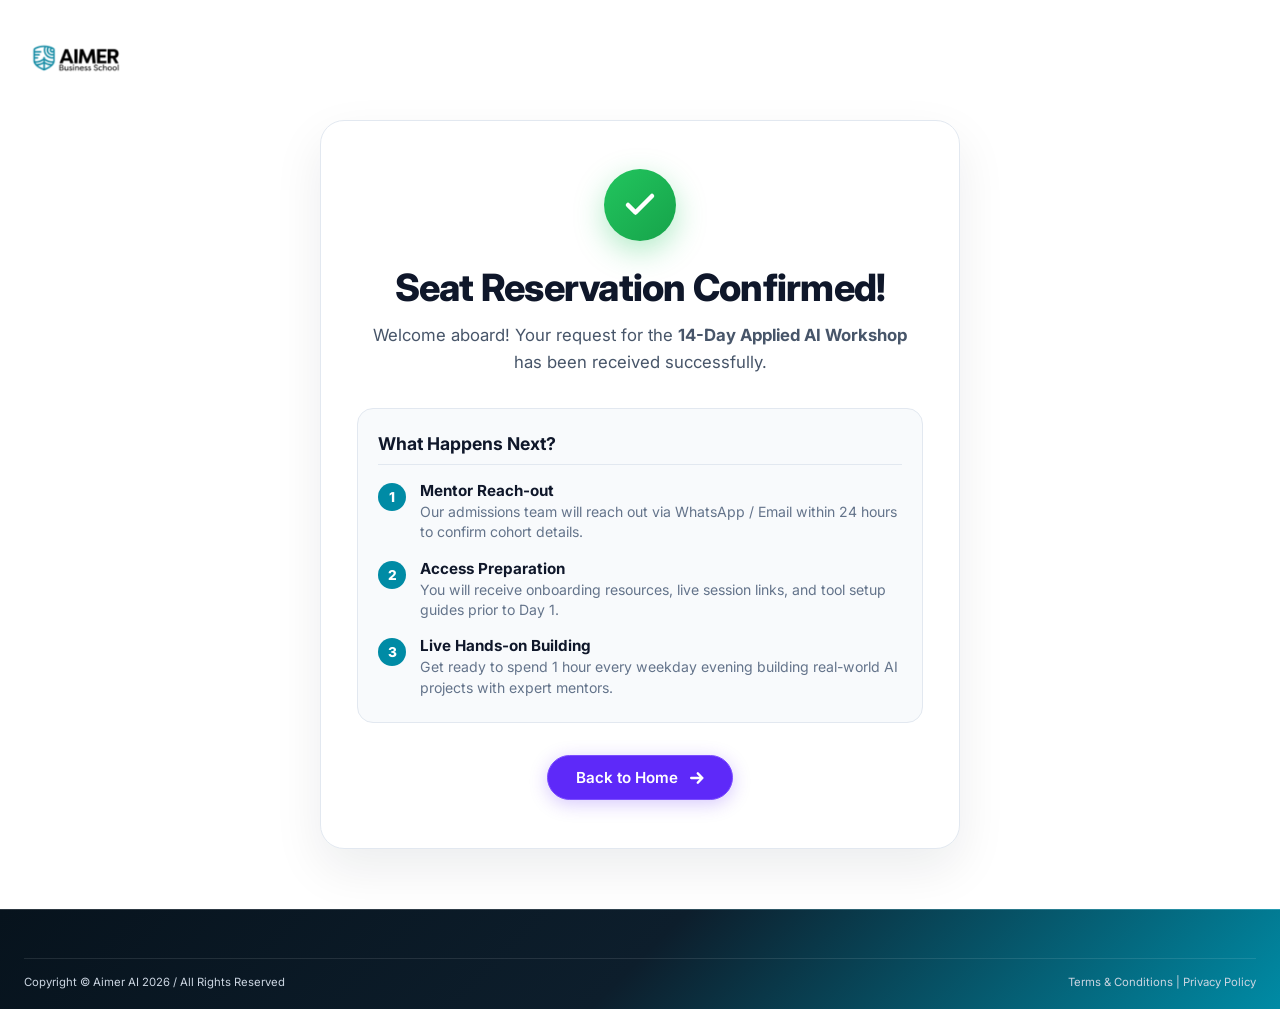
==== commit e197d6f6: "feat: add Schema.org JSON-LD, lazy loading, Esc modal dismiss, phone validation, and footer styles" ====
--- a/thank-you.html
+++ b/thank-you.html
@@ -13,7 +13,7 @@
     <meta property="og:url" content="https://www.aimerbschool.com/thank-you"/>
     <meta property="og:site_name" content="Aimer AI"/>
 
-    <!-- Meta Pixel Code (Fires PageView & Lead Event on Load) -->
+    <!-- Meta Pixel Code (Fires PageView & Single Verified Lead Event) -->
     <script>
     !function(f,b,e,v,n,t,s)
     {if(f.fbq)return;n=f.fbq=function(){n.callMethod?
@@ -23,15 +23,26 @@
     t.src=v;s=b.getElementsByTagName(e)[0];
     s.parentNode.insertBefore(t,s)}(window, document,'script',
     'https://connect.facebook.net/en_US/fbevents.js');
-    fbq('init', '1235729932018577');
+    fbq('init', '1577616637185815');
     fbq('track', 'PageView');
-    fbq('track', 'Lead', {
-      content_name: '14-Day Applied AI Workshop',
-      status: 'Seat Reserved'
-    });
+
+    // Fire Lead event ONLY if verified submission occurred in this session
+    // Deduplicates automatic Meta Pixel events & prevents reload/direct visit double counting
+    try {
+      if (sessionStorage.getItem('aimer_lead_submitted') === 'true') {
+        var leadId = sessionStorage.getItem('aimer_lead_id') || ('lead_' + Date.now());
+        fbq('track', 'Lead', {
+          content_name: '14-Day Applied AI Workshop',
+          status: 'Seat Reserved'
+        }, { eventID: leadId });
+        sessionStorage.removeItem('aimer_lead_submitted');
+      }
+    } catch(e) {
+      console.warn('Meta Pixel Lead tracking error:', e);
+    }
     </script>
     <noscript><img height="1" width="1" style="display:none"
-    src="https://www.facebook.com/tr?id=1235729932018577&ev=PageView&noscript=1"
+    src="https://www.facebook.com/tr?id=1577616637185815&ev=PageView&noscript=1"
     /></noscript>
     <!-- End Meta Pixel Code -->
 
@@ -116,7 +127,7 @@
     </main>
 
     <!-- Footer -->
-    <footer class="styles_footer__0LLV_" style="background: linear-gradient(135deg, #0f172a 0%, #5e29f9 50%, #7c4dff 100%) !important; color: #ffffff !important;">
+    <footer class="styles_footer__0LLV_">
         <div class="styles_bottom__NJV1p">
             <small>Copyright © Aimer AI 2026 / All Rights Reserved</small>
             <small><a href="mailto:admissions@aimerbschool.com">Terms &amp; Conditions</a> | <a href="mailto:admissions@aimerbschool.com">Privacy Policy</a></small>
--- a/styles.css
+++ b/styles.css
@@ -3344,6 +3344,17 @@
   }
 }
 
-
-
-
+/* ==========================================================================
+   Clean Site Footer Component Styles
+   ========================================================================== */
+.styles_footer__0LLV_ {
+  background: linear-gradient(135deg, #07131D 0%, #0D1E2C 50%, #008BA5 100%) !important;
+  color: #ffffff !important;
+  width: 100% !important;
+  max-width: 100% !important;
+  box-sizing: border-box !important;
+}
+
+
+
+
